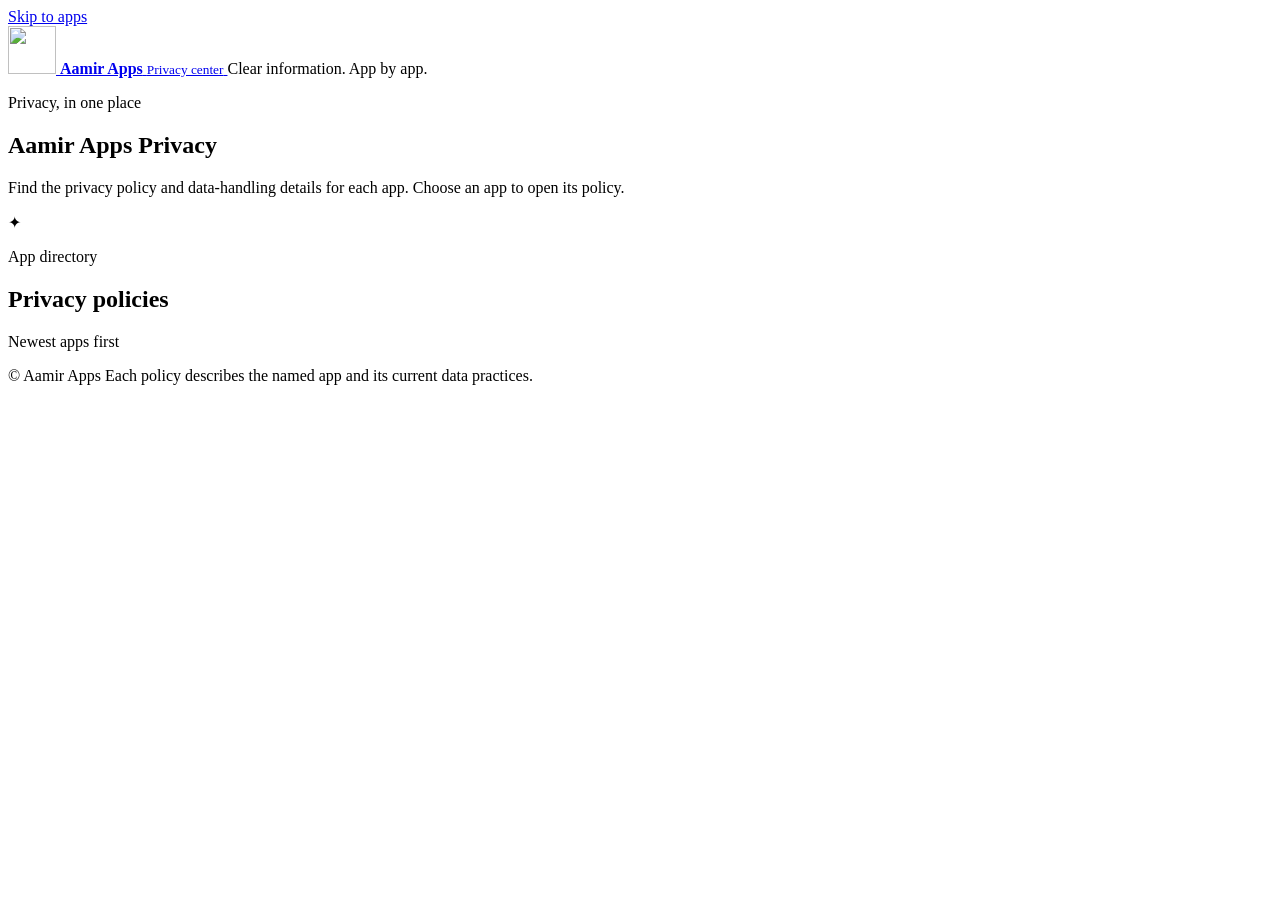
==== index.html @ d203bff0 "Add index.html to Aamir Apps Privacy" ====
<!doctype html>
<html lang="en">
  <head>
    <meta charset="utf-8">
    <meta name="viewport" content="width=device-width, initial-scale=1">
    <meta name="theme-color" content="#08191b">
    <meta name="description" content="Privacy policies and data-handling information for apps by Aamir Habib.">
    <title>Aamir Apps Privacy</title>
    <link rel="icon" href="./assets/whatsweb-pro-icon.png" type="image/png">
    <link rel="stylesheet" href="./site.css">
    <script src="./apps.js" defer></script>
  </head>
  <body>
    <a class="skip-link" href="#apps">Skip to apps</a>
    <header class="site-header">
      <a class="brand-lockup" href="./" aria-label="Aamir Apps Privacy home">
        <img src="./assets/whatsweb-pro-icon.png" alt="" width="48" height="48">
        <span>
          <strong>Aamir Apps</strong>
          <small>Privacy center</small>
        </span>
      </a>
      <span class="header-note">Clear information. App by app.</span>
    </header>

    <main>
      <section class="hero" aria-labelledby="page-title">
        <div class="hero-copy">
          <p class="eyebrow">Privacy, in one place</p>
          <h1 id="page-title">Aamir Apps Privacy</h1>
          <p class="hero-description">
            Find the privacy policy and data-handling details for each app.
            Choose an app to open its policy.
          </p>
        </div>
        <div class="hero-mark" aria-hidden="true">
          <span class="hero-orbit"></span>
          <span class="hero-star">✦</span>
        </div>
      </section>

      <section class="apps-section" id="apps" aria-labelledby="apps-title">
        <div class="section-heading">
          <div>
            <p class="eyebrow">App directory</p>
            <h2 id="apps-title">Privacy policies</h2>
          </div>
          <p class="sort-note">Newest apps first</p>
        </div>

        <div id="app-list" class="app-grid" aria-live="polite"></div>
        <nav id="pagination" class="pagination" aria-label="App pages" hidden></nav>
        <p id="empty-state" class="empty-state" hidden>No app policies are listed yet.</p>
      </section>
    </main>

    <footer class="site-footer">
      <span>© <span id="year"></span> Aamir Apps</span>
      <span>Each policy describes the named app and its current data practices.</span>
    </footer>
  </body>
</html>
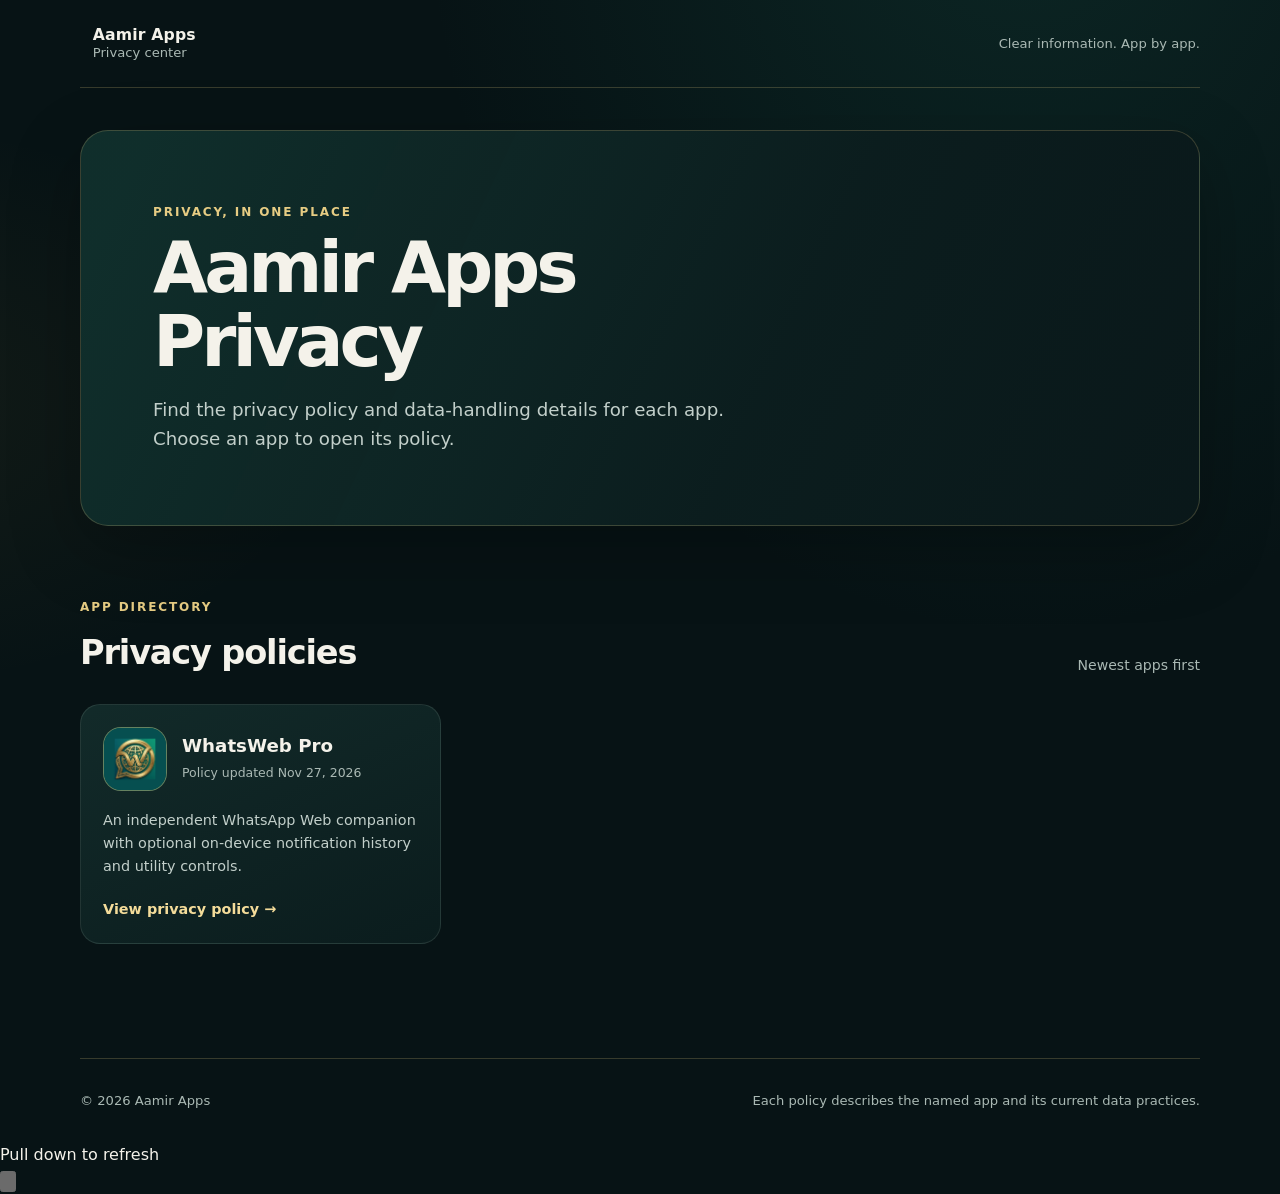
==== commit 17828c1f: "Refresh Aamir Apps Privacy identity and shared navigation" ====
--- a/index.html
+++ b/index.html
@@ -6,16 +6,17 @@
     <meta name="theme-color" content="#08191b">
     <meta name="description" content="Privacy policies and data-handling information for apps by Aamir Habib.">
     <title>Aamir Apps Privacy</title>
-    <link rel="icon" href="./assets/whatsweb-pro-icon.png" type="image/png">
+    <link rel="icon" href="./assets/aamir-apps-privacy-logo.jpg" type="image/jpeg">
     <link rel="stylesheet" href="./site.css">
     <script src="./apps.js" defer></script>
+    <script src="./site-interactions.js" defer></script>
   </head>
   <body>
     <a class="skip-link" href="#apps">Skip to apps</a>
     <header class="site-header">
       <a class="brand-lockup" href="./" aria-label="Aamir Apps Privacy home">
-        <img src="./assets/whatsweb-pro-icon.png" alt="" width="48" height="48">
-        <span>
+        <span class="brand-mark" aria-hidden="true"></span>
+        <span class="brand-copy">
           <strong>Aamir Apps</strong>
           <small>Privacy center</small>
         </span>
@@ -33,9 +34,8 @@
             Choose an app to open its policy.
           </p>
         </div>
-        <div class="hero-mark" aria-hidden="true">
-          <span class="hero-orbit"></span>
-          <span class="hero-star">✦</span>
+        <div class="hero-mark">
+          <img src="./assets/aamir-apps-privacy-logo.jpg" alt="Aamir Apps Privacy logo" width="1024" height="1024">
         </div>
       </section>
 
@@ -58,5 +58,15 @@
       <span>© <span id="year"></span> Aamir Apps</span>
       <span>Each policy describes the named app and its current data practices.</span>
     </footer>
+
+    <div class="pull-indicator" id="pull-indicator" role="status" aria-live="polite">
+      <span class="refresh-spinner" aria-hidden="true"></span>
+      <span id="refresh-status">Pull down to refresh</span>
+    </div>
+    <button class="back-to-top" type="button" aria-label="Back to top" title="Back to top">
+      <svg viewBox="0 0 24 24" aria-hidden="true">
+        <path d="M12 19V5m-7 7 7-7 7 7"></path>
+      </svg>
+    </button>
   </body>
 </html>
--- a/site.css
+++ b/site.css
@@ -0,0 +1,393 @@
+:root {
+  color-scheme: dark;
+  --ink: #f4f2ea;
+  --muted: #aab9b4;
+  --base: #071315;
+  --surface: #0d2021;
+  --surface-raised: #112829;
+  --line: rgba(225, 201, 128, 0.22);
+  --gold: #e6cc83;
+  --gold-bright: #f4dc9a;
+  --teal: #28aa91;
+  --shadow: 0 24px 70px rgba(0, 0, 0, 0.27);
+  font-family: Inter, ui-sans-serif, system-ui, -apple-system, BlinkMacSystemFont, "Segoe UI", sans-serif;
+  font-synthesis: none;
+  text-rendering: optimizeLegibility;
+}
+
+* { box-sizing: border-box; }
+
+html {
+  min-width: 320px;
+  scroll-behavior: smooth;
+  background: var(--base);
+}
+
+body {
+  min-height: 100vh;
+  margin: 0;
+  color: var(--ink);
+  background:
+    radial-gradient(ellipse at 80% -15%, rgba(31, 118, 100, 0.2), transparent 38rem),
+    radial-gradient(ellipse at -15% 34%, rgba(174, 135, 50, 0.08), transparent 34rem),
+    var(--base);
+  line-height: 1.6;
+}
+
+a { color: inherit; }
+
+a:focus-visible, button:focus-visible {
+  outline: 3px solid var(--gold-bright);
+  outline-offset: 4px;
+}
+
+.skip-link {
+  position: absolute;
+  z-index: 10;
+  top: 0.75rem;
+  left: 0.75rem;
+  padding: 0.65rem 0.9rem;
+  transform: translateY(-180%);
+  color: #071315;
+  background: var(--gold-bright);
+  border-radius: 0.5rem;
+}
+
+.skip-link:focus { transform: translateY(0); }
+
+.site-header, main, .site-footer {
+  width: min(1120px, calc(100% - 40px));
+  margin-inline: auto;
+}
+
+.site-header {
+  min-height: 88px;
+  display: flex;
+  align-items: center;
+  justify-content: space-between;
+  gap: 1rem;
+  border-bottom: 1px solid var(--line);
+}
+
+.brand-lockup {
+  display: inline-flex;
+  align-items: center;
+  gap: 0.8rem;
+  text-decoration: none;
+}
+
+.brand-lockup img {
+  width: 48px;
+  height: 48px;
+  border: 1px solid rgba(230, 204, 131, 0.5);
+  border-radius: 15px;
+  box-shadow: 0 0 26px rgba(230, 204, 131, 0.12);
+}
+
+.brand-lockup span { display: grid; line-height: 1.2; }
+.brand-lockup strong { font-size: 0.98rem; letter-spacing: 0.01em; }
+.brand-lockup small, .header-note { color: var(--muted); font-size: 0.82rem; }
+
+.hero {
+  position: relative;
+  min-height: 310px;
+  margin-top: 42px;
+  padding: clamp(30px, 7vw, 72px);
+  overflow: hidden;
+  display: flex;
+  align-items: center;
+  border: 1px solid var(--line);
+  border-radius: 28px;
+  background:
+    linear-gradient(115deg, rgba(16, 46, 43, 0.98) 5%, rgba(11, 29, 30, 0.93) 62%, rgba(9, 23, 25, 0.95)),
+    var(--surface);
+  box-shadow: var(--shadow);
+}
+
+.hero-copy { position: relative; z-index: 1; max-width: 680px; }
+.eyebrow {
+  margin: 0 0 0.55rem;
+  color: var(--gold);
+  font-size: 0.75rem;
+  font-weight: 750;
+  letter-spacing: 0.16em;
+  text-transform: uppercase;
+}
+
+h1, h2, h3, p { margin-top: 0; }
+h1 {
+  max-width: 14ch;
+  margin-bottom: 1rem;
+  font-size: clamp(2.35rem, 6vw, 4.45rem);
+  letter-spacing: -0.055em;
+  line-height: 1.04;
+}
+
+.hero-description {
+  max-width: 52ch;
+  margin-bottom: 0;
+  color: #c2cfca;
+  font-size: clamp(1rem, 2vw, 1.14rem);
+}
+
+.hero-mark {
+  position: absolute;
+  top: 50%;
+  right: 9%;
+  width: 190px;
+  aspect-ratio: 1;
+  display: grid;
+  place-items: center;
+  transform: translateY(-50%);
+  color: var(--gold);
+  opacity: 0.72;
+}
+
+.hero-orbit {
+  position: absolute;
+  inset: 7%;
+  border: 1px solid rgba(230, 204, 131, 0.28);
+  border-radius: 50%;
+  box-shadow: 0 0 70px rgba(40, 170, 145, 0.18), inset 0 0 40px rgba(40, 170, 145, 0.1);
+}
+
+.hero-orbit::before, .hero-orbit::after {
+  position: absolute;
+  content: "";
+  border: 1px solid rgba(230, 204, 131, 0.32);
+  border-radius: 50%;
+}
+
+.hero-orbit::before { inset: 16%; }
+.hero-orbit::after { inset: 31%; border-color: rgba(40, 170, 145, 0.65); }
+.hero-star { font-size: 5.2rem; text-shadow: 0 0 34px rgba(230, 204, 131, 0.35); }
+
+.apps-section { padding-block: 72px 84px; }
+.section-heading {
+  display: flex;
+  align-items: end;
+  justify-content: space-between;
+  gap: 1rem;
+  margin-bottom: 24px;
+}
+
+.section-heading h2 {
+  margin-bottom: 0;
+  font-size: clamp(1.6rem, 3vw, 2.1rem);
+  letter-spacing: -0.035em;
+}
+
+.sort-note {
+  margin-bottom: 0.25rem;
+  color: var(--muted);
+  font-size: 0.88rem;
+}
+
+.app-grid {
+  display: grid;
+  grid-template-columns: repeat(3, minmax(0, 1fr));
+  gap: 18px;
+}
+
+.app-card {
+  min-height: 228px;
+  padding: 22px;
+  display: flex;
+  flex-direction: column;
+  align-items: flex-start;
+  border: 1px solid rgba(185, 204, 191, 0.13);
+  border-radius: 20px;
+  background: linear-gradient(155deg, rgba(19, 44, 43, 0.96), rgba(11, 29, 30, 0.97));
+  text-decoration: none;
+  transition: border-color 150ms ease, transform 150ms ease, background 150ms ease;
+}
+
+.app-card:hover {
+  transform: translateY(-4px);
+  border-color: rgba(230, 204, 131, 0.58);
+  background: linear-gradient(155deg, rgba(26, 56, 52, 0.98), rgba(13, 35, 35, 0.98));
+}
+
+.app-card-top {
+  width: 100%;
+  display: flex;
+  align-items: center;
+  gap: 15px;
+}
+
+.app-card-icon {
+  width: 64px;
+  height: 64px;
+  flex: 0 0 auto;
+  border: 1px solid rgba(230, 204, 131, 0.42);
+  border-radius: 18px;
+  background: #074b46;
+  object-fit: cover;
+}
+
+.app-card h3 { margin: 0; font-size: 1.14rem; line-height: 1.25; }
+.app-card-date { margin: 0.3rem 0 0; color: var(--muted); font-size: 0.78rem; }
+.app-card-description { margin: 18px 0 20px; color: #c2cfca; font-size: 0.9rem; }
+.app-card-action {
+  margin-top: auto;
+  color: var(--gold-bright);
+  font-size: 0.9rem;
+  font-weight: 700;
+}
+
+.pagination {
+  display: flex;
+  align-items: center;
+  justify-content: center;
+  gap: 8px;
+  margin-top: 30px;
+}
+
+.page-link {
+  min-width: 42px;
+  min-height: 42px;
+  display: inline-grid;
+  place-items: center;
+  padding: 0 12px;
+  border: 1px solid rgba(185, 204, 191, 0.2);
+  border-radius: 12px;
+  color: var(--ink);
+  background: var(--surface);
+  text-decoration: none;
+  font: inherit;
+}
+
+.page-link:hover { border-color: var(--gold); }
+.page-link[aria-current="page"] {
+  color: #091716;
+  border-color: var(--gold);
+  background: var(--gold);
+  font-weight: 800;
+}
+
+.empty-state {
+  padding: 24px;
+  border: 1px dashed var(--line);
+  border-radius: 16px;
+  color: var(--muted);
+}
+
+.site-footer {
+  min-height: 84px;
+  display: flex;
+  align-items: center;
+  justify-content: space-between;
+  gap: 1rem;
+  border-top: 1px solid var(--line);
+  color: var(--muted);
+  font-size: 0.82rem;
+}
+
+.site-footer span:last-child { text-align: right; }
+
+.policy-shell {
+  width: min(900px, calc(100% - 40px));
+  margin: 38px auto 72px;
+}
+
+.back-link {
+  display: inline-flex;
+  align-items: center;
+  gap: 0.5rem;
+  margin-bottom: 22px;
+  color: var(--gold-bright);
+  font-size: 0.9rem;
+  font-weight: 700;
+  text-decoration: none;
+}
+
+.policy-hero {
+  padding: clamp(22px, 5vw, 42px);
+  border: 1px solid var(--line);
+  border-radius: 24px;
+  background: linear-gradient(130deg, rgba(16, 46, 43, 0.98), rgba(10, 25, 27, 0.98));
+  box-shadow: var(--shadow);
+}
+
+.policy-brand {
+  width: 100%;
+  max-height: 310px;
+  margin-bottom: 24px;
+  border: 1px solid rgba(230, 204, 131, 0.26);
+  border-radius: 18px;
+  object-fit: cover;
+  object-position: center 42%;
+}
+
+.policy-title-row { display: flex; align-items: center; gap: 16px; }
+.policy-title-row img {
+  width: 68px;
+  height: 68px;
+  border: 1px solid rgba(230, 204, 131, 0.5);
+  border-radius: 18px;
+}
+
+.policy-title-row h1 { margin: 0; font-size: clamp(1.9rem, 5vw, 3rem); }
+.updated-date { margin: 18px 0 0; color: var(--muted); font-size: 0.88rem; }
+
+.policy-content {
+  margin-top: 22px;
+  padding: clamp(22px, 5vw, 42px);
+  border: 1px solid rgba(185, 204, 191, 0.13);
+  border-radius: 24px;
+  background: rgba(11, 29, 30, 0.92);
+}
+
+.policy-content h2 {
+  margin: 2.2rem 0 0.65rem;
+  color: var(--gold-bright);
+  font-size: 1.18rem;
+  letter-spacing: -0.015em;
+}
+
+.policy-content h2:first-child { margin-top: 0; }
+.policy-content p, .policy-content li { color: #c7d1cc; }
+.policy-content ul { padding-left: 1.25rem; }
+.policy-content li + li { margin-top: 0.45rem; }
+.policy-content a { color: var(--gold-bright); text-underline-offset: 3px; }
+
+.policy-callout {
+  margin-top: 1.4rem;
+  padding: 16px 18px;
+  border-left: 3px solid var(--teal);
+  border-radius: 0 12px 12px 0;
+  background: rgba(40, 170, 145, 0.08);
+  color: #d2dfd9;
+}
+
+@media (max-width: 850px) {
+  .app-grid { grid-template-columns: repeat(2, minmax(0, 1fr)); }
+  .hero-mark { right: 5%; opacity: 0.34; }
+}
+
+@media (max-width: 580px) {
+  .site-header, main, .site-footer { width: min(100% - 28px, 1120px); }
+  .site-header { min-height: 72px; }
+  .header-note { max-width: 11ch; text-align: right; line-height: 1.3; }
+  .brand-lockup img { width: 42px; height: 42px; border-radius: 13px; }
+  .hero { min-height: 275px; margin-top: 20px; padding: 27px 22px; border-radius: 22px; }
+  .hero-mark { top: 25%; right: -26px; width: 150px; transform: none; opacity: 0.23; }
+  .hero-star { font-size: 4.2rem; }
+  .hero-copy { max-width: 100%; }
+  .hero-description { max-width: 35ch; }
+  .apps-section { padding-block: 52px 62px; }
+  .section-heading { align-items: flex-start; flex-direction: column; gap: 6px; }
+  .app-grid { grid-template-columns: 1fr; gap: 12px; }
+  .app-card { min-height: 195px; padding: 18px; }
+  .site-footer { min-height: 86px; align-items: flex-start; flex-direction: column; justify-content: center; gap: 3px; }
+  .site-footer span:last-child { text-align: left; }
+  .policy-shell { width: min(100% - 28px, 900px); margin-top: 22px; }
+  .policy-hero, .policy-content { border-radius: 19px; }
+  .policy-brand { max-height: 225px; }
+  .policy-title-row { align-items: flex-start; gap: 12px; }
+  .policy-title-row img { width: 56px; height: 56px; border-radius: 15px; }
+}
+
+@media (prefers-reduced-motion: reduce) {
+  *, *::before, *::after { scroll-behavior: auto !important; transition-duration: 0.01ms !important; }
+}
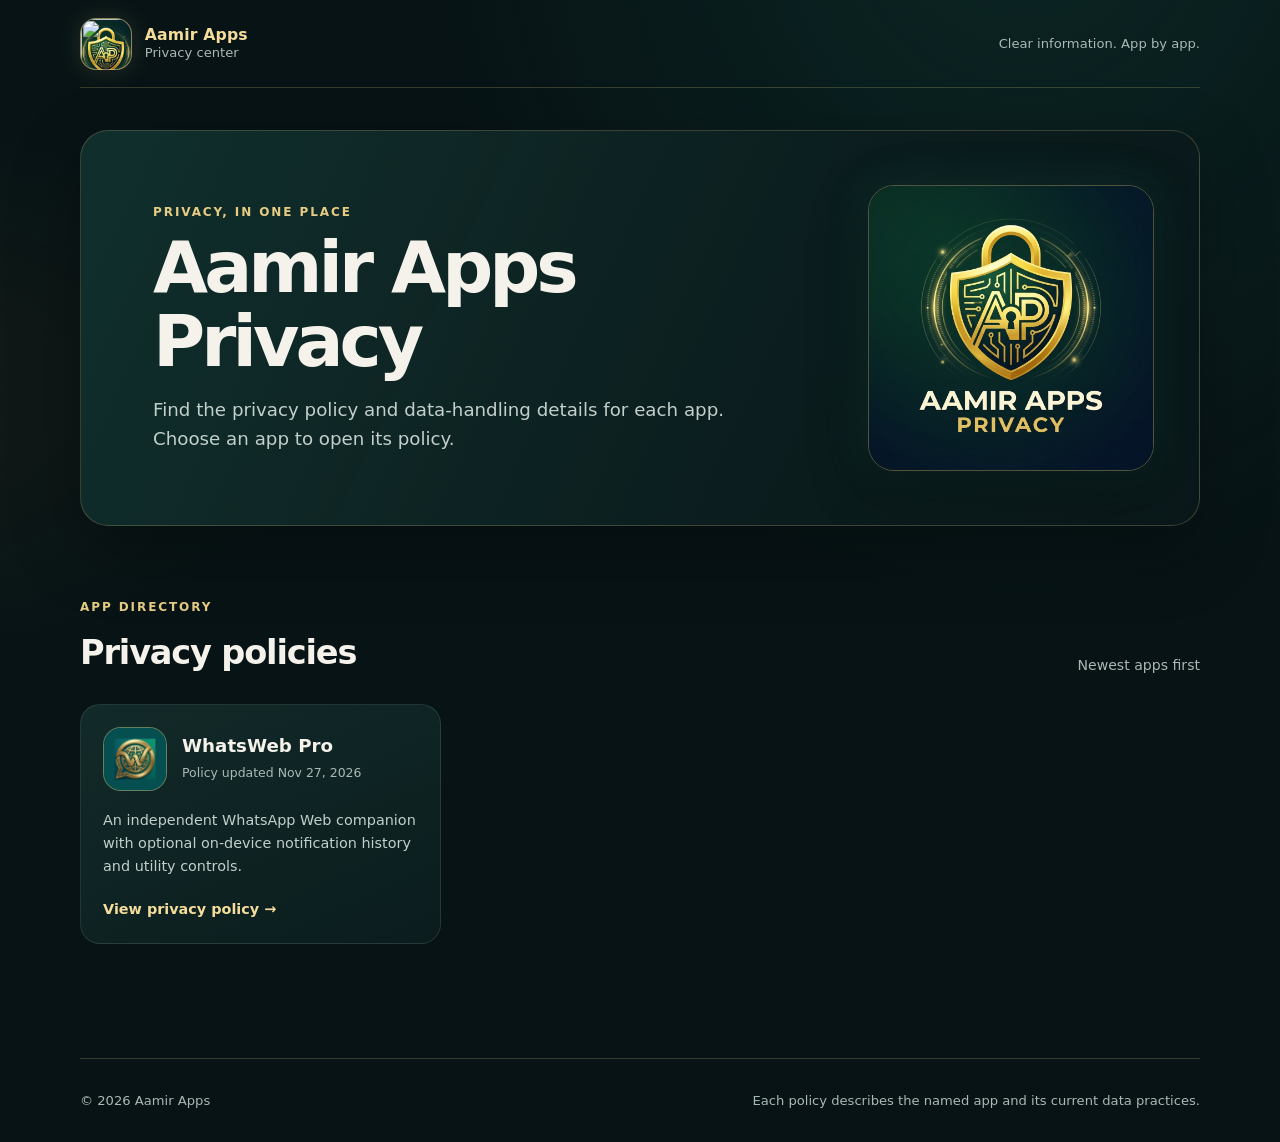
==== commit 95494890: "Make Aamir Apps logo visible on mobile" ====
--- a/index.html
+++ b/index.html
@@ -6,7 +6,7 @@
     <meta name="theme-color" content="#08191b">
     <meta name="description" content="Privacy policies and data-handling information for apps by Aamir Habib.">
     <title>Aamir Apps Privacy</title>
-    <link rel="icon" href="./assets/aamir-apps-privacy-logo.jpg" type="image/jpeg">
+    <link rel="icon" href="./assets/aamir-apps-privacy-mark.jpg" type="image/jpeg">
     <link rel="stylesheet" href="./site.css">
     <script src="./apps.js" defer></script>
     <script src="./site-interactions.js" defer></script>
@@ -15,7 +15,7 @@
     <a class="skip-link" href="#apps">Skip to apps</a>
     <header class="site-header">
       <a class="brand-lockup" href="./" aria-label="Aamir Apps Privacy home">
-        <span class="brand-mark" aria-hidden="true"></span>
+        <img class="brand-mark" src="./assets/aamir-apps-privacy-mark.jpg" alt="" width="52" height="52">
         <span class="brand-copy">
           <strong>Aamir Apps</strong>
           <small>Privacy center</small>
--- a/site.css
+++ b/site.css
@@ -74,19 +74,91 @@
   align-items: center;
   gap: 0.8rem;
   text-decoration: none;
-}
-
-.brand-lockup img {
-  width: 48px;
-  height: 48px;
-  border: 1px solid rgba(230, 204, 131, 0.5);
-  border-radius: 15px;
-  box-shadow: 0 0 26px rgba(230, 204, 131, 0.12);
-}
-
-.brand-lockup span { display: grid; line-height: 1.2; }
-.brand-lockup strong { font-size: 0.98rem; letter-spacing: 0.01em; }
-.brand-lockup small, .header-note { color: var(--muted); font-size: 0.82rem; }
+  transition: transform 180ms ease, filter 180ms ease;
+}
+
+.brand-lockup:hover {
+  transform: translateY(-2px);
+  filter: drop-shadow(0 6px 18px rgba(230, 204, 131, 0.16));
+}
+
+.brand-mark {
+  width: 52px;
+  height: 52px;
+  flex: 0 0 auto;
+  display: block;
+  border: 1px solid rgba(230, 204, 131, 0.58);
+  border-radius: 16px;
+  background-color: #082b2a;
+  background-image: url("./assets/aamir-apps-privacy-logo.jpg");
+  background-repeat: no-repeat;
+  background-position: center 8%;
+  background-size: 168% auto;
+  box-shadow: 0 0 26px rgba(230, 204, 131, 0.15);
+  animation: brand-mark-float 4.8s ease-in-out infinite;
+}
+
+.brand-copy {
+  display: grid;
+  line-height: 1.2;
+  animation: brand-text-glow 5s ease-in-out infinite;
+}
+
+.brand-copy strong {
+  color: var(--gold-bright);
+  font-size: 0.98rem;
+  letter-spacing: 0.01em;
+}
+
+.brand-copy small {
+  color: var(--muted);
+  font-size: 0.82rem;
+}
+
+@keyframes brand-mark-float {
+  0%, 100% { transform: translateY(0); box-shadow: 0 0 18px rgba(230, 204, 131, 0.12); }
+  50% { transform: translateY(-2px); box-shadow: 0 0 30px rgba(40, 170, 145, 0.28); }
+}
+
+@keyframes brand-text-glow {
+  0%, 100% { text-shadow: 0 0 0 rgba(230, 204, 131, 0); }
+  50% { text-shadow: 0 0 16px rgba(230, 204, 131, 0.22); }
+}
+
+.brand-lockup:hover .brand-mark {
+  animation-duration: 1.4s;
+}
+
+.brand-lockup:hover .brand-copy {
+  animation-duration: 1.5s;
+}
+
+.hero-mark {
+  position: absolute;
+  top: 50%;
+  right: 4%;
+  width: clamp(185px, 27vw, 286px);
+  aspect-ratio: 1;
+  transform: translateY(-50%);
+  border: 1px solid rgba(230, 204, 131, 0.32);
+  border-radius: 26px;
+  overflow: hidden;
+  box-shadow: 0 18px 56px rgba(0, 0, 0, 0.34), 0 0 46px rgba(40, 170, 145, 0.16);
+  animation: logo-card-float 6s ease-in-out infinite;
+}
+
+.hero-mark img {
+  width: 100%;
+  height: 100%;
+  display: block;
+  object-fit: cover;
+}
+
+@keyframes logo-card-float {
+  0%, 100% { translate: 0 0; }
+  50% { translate: 0 -5px; }
+}
+.header-note { color: var(--muted); font-size: 0.82rem; }
 
 .hero {
   position: relative;
@@ -129,38 +201,6 @@
   color: #c2cfca;
   font-size: clamp(1rem, 2vw, 1.14rem);
 }
-
-.hero-mark {
-  position: absolute;
-  top: 50%;
-  right: 9%;
-  width: 190px;
-  aspect-ratio: 1;
-  display: grid;
-  place-items: center;
-  transform: translateY(-50%);
-  color: var(--gold);
-  opacity: 0.72;
-}
-
-.hero-orbit {
-  position: absolute;
-  inset: 7%;
-  border: 1px solid rgba(230, 204, 131, 0.28);
-  border-radius: 50%;
-  box-shadow: 0 0 70px rgba(40, 170, 145, 0.18), inset 0 0 40px rgba(40, 170, 145, 0.1);
-}
-
-.hero-orbit::before, .hero-orbit::after {
-  position: absolute;
-  content: "";
-  border: 1px solid rgba(230, 204, 131, 0.32);
-  border-radius: 50%;
-}
-
-.hero-orbit::before { inset: 16%; }
-.hero-orbit::after { inset: 31%; border-color: rgba(40, 170, 145, 0.65); }
-.hero-star { font-size: 5.2rem; text-shadow: 0 0 34px rgba(230, 204, 131, 0.35); }
 
 .apps-section { padding-block: 72px 84px; }
 .section-heading {
@@ -360,20 +400,90 @@
   color: #d2dfd9;
 }
 
+.back-to-top {
+  position: fixed;
+  z-index: 25;
+  right: max(18px, env(safe-area-inset-right));
+  bottom: max(18px, env(safe-area-inset-bottom));
+  width: 48px;
+  height: 48px;
+  display: grid;
+  place-items: center;
+  border: 1px solid rgba(230, 204, 131, 0.62);
+  border-radius: 16px;
+  color: #071315;
+  background: var(--gold-bright);
+  box-shadow: 0 10px 28px rgba(0, 0, 0, 0.32);
+  cursor: pointer;
+  opacity: 0;
+  visibility: hidden;
+  transform: translateY(10px);
+  transition: opacity 180ms ease, transform 180ms ease, visibility 180ms ease;
+}
+
+.back-to-top.is-visible {
+  opacity: 1;
+  visibility: visible;
+  transform: translateY(0);
+}
+
+.back-to-top:hover { background: #ffe9ad; transform: translateY(-3px); }
+.back-to-top svg { width: 23px; height: 23px; fill: none; stroke: currentColor; stroke-width: 2; stroke-linecap: round; stroke-linejoin: round; }
+
+.pull-indicator {
+  position: fixed;
+  z-index: 30;
+  top: 12px;
+  left: 50%;
+  min-height: 42px;
+  display: flex;
+  align-items: center;
+  gap: 10px;
+  padding: 8px 15px;
+  border: 1px solid rgba(230, 204, 131, 0.48);
+  border-radius: 999px;
+  color: var(--ink);
+  background: rgba(11, 29, 30, 0.96);
+  box-shadow: 0 10px 28px rgba(0, 0, 0, 0.32);
+  font-size: 0.84rem;
+  opacity: 0;
+  pointer-events: none;
+  transform: translate(-50%, -150%);
+  transition: opacity 140ms ease, transform 140ms ease, border-color 140ms ease;
+}
+
+.pull-indicator.is-visible {
+  opacity: 1;
+  transform: translate(-50%, calc(-100% + var(--pull-distance, 56px)));
+}
+
+.pull-indicator.is-armed { border-color: var(--teal); }
+.pull-indicator.is-refreshing .refresh-spinner { animation: refresh-spin 700ms linear infinite; }
+
+.refresh-spinner {
+  width: 16px;
+  height: 16px;
+  border: 2px solid rgba(230, 204, 131, 0.28);
+  border-top-color: var(--gold-bright);
+  border-radius: 50%;
+}
+
+@keyframes refresh-spin { to { transform: rotate(360deg); } }
+
 @media (max-width: 850px) {
   .app-grid { grid-template-columns: repeat(2, minmax(0, 1fr)); }
-  .hero-mark { right: 5%; opacity: 0.34; }
+  .hero-copy { max-width: calc(100% - 165px); }
+  .hero-mark { right: 3%; width: 165px; }
 }
 
 @media (max-width: 580px) {
   .site-header, main, .site-footer { width: min(100% - 28px, 1120px); }
   .site-header { min-height: 72px; }
   .header-note { max-width: 11ch; text-align: right; line-height: 1.3; }
-  .brand-lockup img { width: 42px; height: 42px; border-radius: 13px; }
+  .brand-mark { width: 42px; height: 42px; border-radius: 13px; }
   .hero { min-height: 275px; margin-top: 20px; padding: 27px 22px; border-radius: 22px; }
-  .hero-mark { top: 25%; right: -26px; width: 150px; transform: none; opacity: 0.23; }
-  .hero-star { font-size: 4.2rem; }
   .hero-copy { max-width: 100%; }
+  .hero-mark { top: 15px; right: -10px; width: 112px; transform: none; opacity: 0.22; }
   .hero-description { max-width: 35ch; }
   .apps-section { padding-block: 52px 62px; }
   .section-heading { align-items: flex-start; flex-direction: column; gap: 6px; }
@@ -386,8 +496,14 @@
   .policy-brand { max-height: 225px; }
   .policy-title-row { align-items: flex-start; gap: 12px; }
   .policy-title-row img { width: 56px; height: 56px; border-radius: 15px; }
+  .back-to-top { right: max(14px, env(safe-area-inset-right)); bottom: max(14px, env(safe-area-inset-bottom)); width: 44px; height: 44px; border-radius: 14px; }
 }
 
 @media (prefers-reduced-motion: reduce) {
-  *, *::before, *::after { scroll-behavior: auto !important; transition-duration: 0.01ms !important; }
-}
+  *, *::before, *::after {
+    scroll-behavior: auto !important;
+    animation-duration: 0.01ms !important;
+    animation-iteration-count: 1 !important;
+    transition-duration: 0.01ms !important;
+  }
+}
